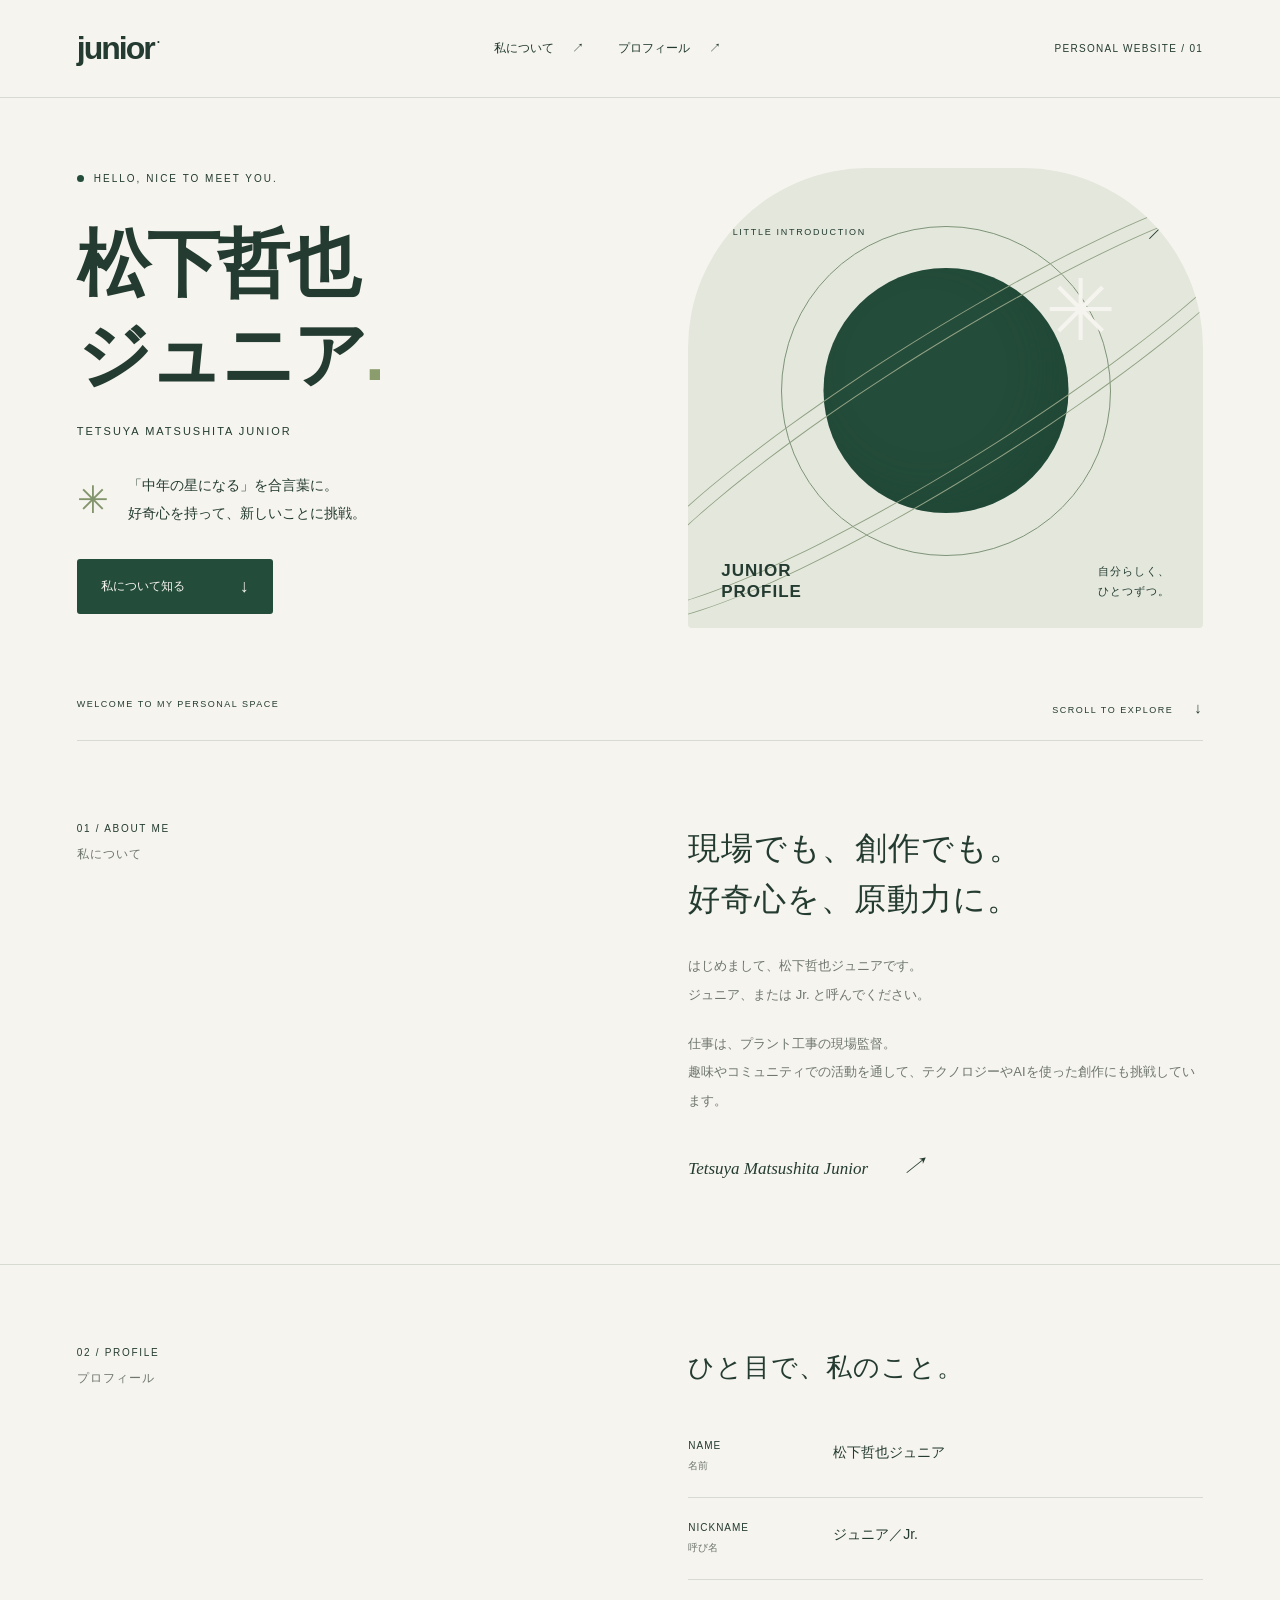
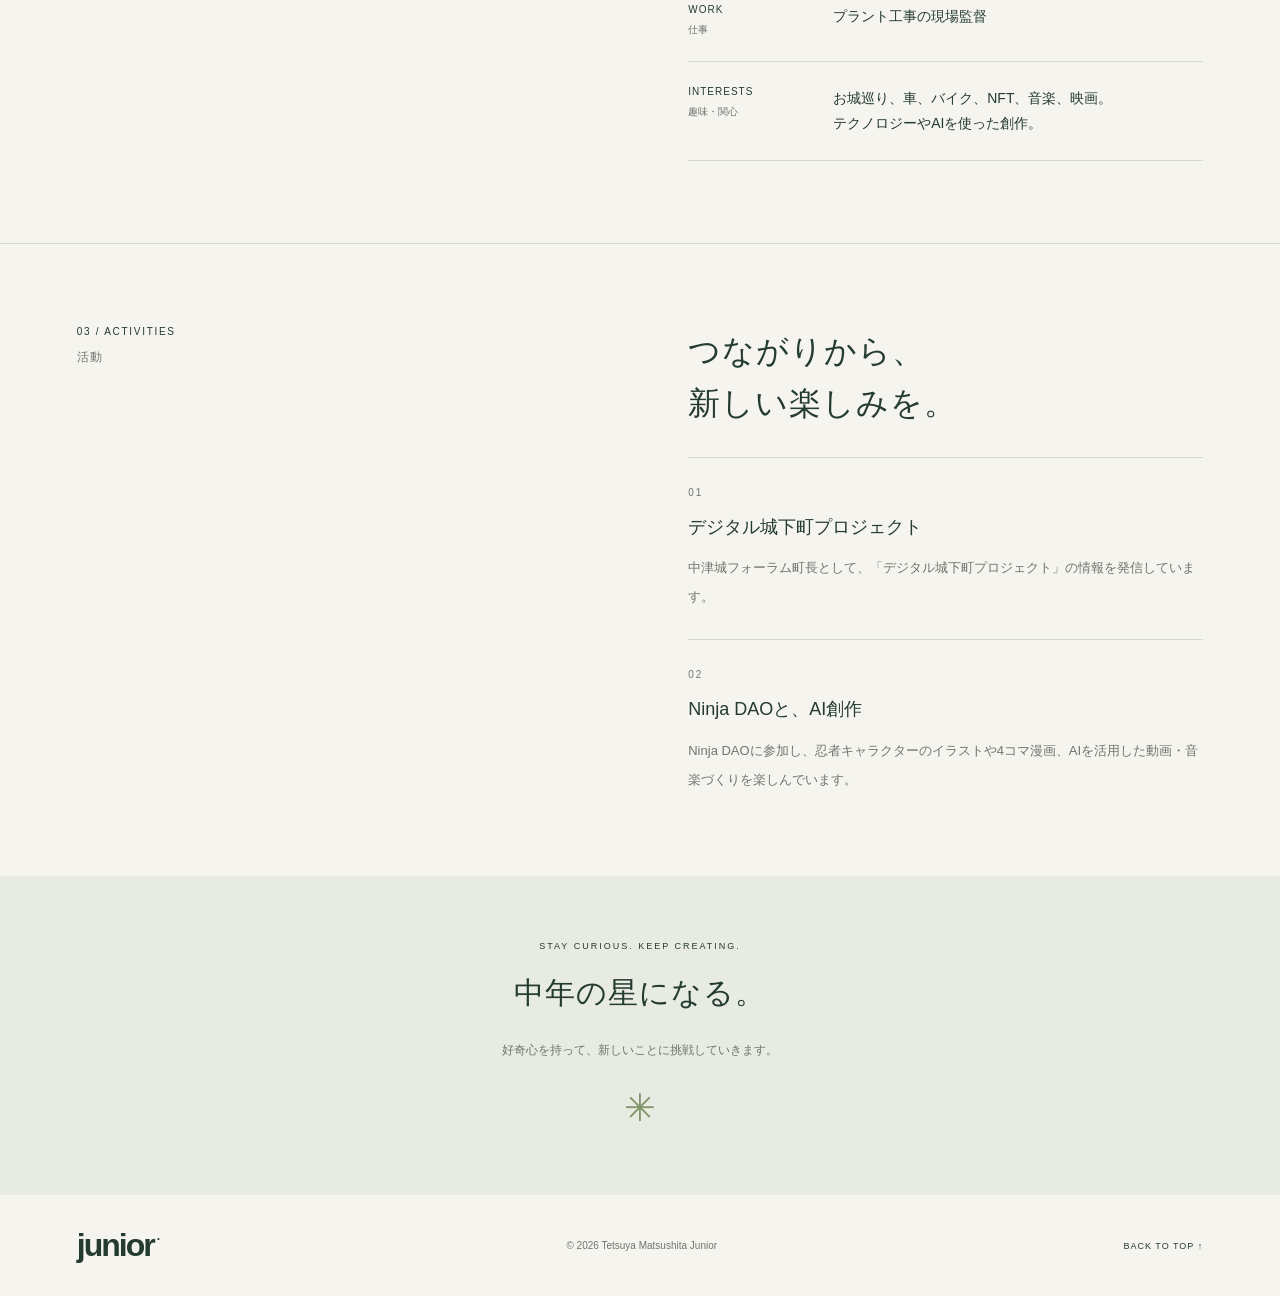
==== index.html @ b106d25c "Create Junior personal profile website" ====
<!doctype html>
<html lang="ja">
<head>
  <meta charset="utf-8">
  <meta name="viewport" content="width=device-width, initial-scale=1">
  <meta name="description" content="プラント工事の現場監督、松下哲也ジュニアの自己紹介。お城巡りやAI創作を楽しみ、「中年の星になる」を合言葉に新しいことに挑戦しています。">
  <meta name="theme-color" content="#f5f4ee">
  <title>松下哲也ジュニア | Personal Profile</title>
  <link rel="icon" href="favicon.svg" type="image/svg+xml">
  <link rel="stylesheet" href="styles.css">
</head>
<body>
  <a class="skip" href="#main">本文へスキップ</a>
  <header class="header"><a class="brand" href="#home" aria-label="松下哲也ジュニア ホーム">junior<span>·</span></a><nav aria-label="メインナビゲーション"><a href="#about">私について <span>↗</span></a><a href="#profile">プロフィール <span>↗</span></a></nav><span class="header-note">PERSONAL WEBSITE / 01</span></header>
  <main id="main">
    <section class="hero" id="home" aria-labelledby="hero-title">
      <div class="hero-copy"><p class="eyebrow"><span class="dot"></span> HELLO, NICE TO MEET YOU.</p><h1 id="hero-title">松下哲也<span>ジュニア<span class="name-dot">.</span></span></h1><p class="roman">TETSUYA MATSUSHITA JUNIOR</p><div class="intro"><span class="tiny-star">✳</span><p>「中年の星になる」を合言葉に。<br>好奇心を持って、新しいことに挑戦。</p></div><a class="button" href="#about">私について知る <span>↓</span></a></div>
      <div class="art" role="img" aria-label="グリーンの円と曲線を組み合わせた抽象的なグラフィック"><div class="art-top"><span>A LITTLE INTRODUCTION</span><span>↗</span></div><div class="art-shape"><div class="orbit"></div><div class="disc"></div><div class="line line-one"></div><div class="line line-two"></div><div class="spark">✳</div></div><div class="art-bottom"><span>JUNIOR<br>PROFILE</span><span class="art-caption">自分らしく、<br>ひとつずつ。</span></div></div>
      <div class="hero-bottom"><span>WELCOME TO MY PERSONAL SPACE</span><a href="#about">SCROLL TO EXPLORE <span>↓</span></a></div>
    </section>
    <section class="about section" id="about" aria-labelledby="about-title"><div class="section-label"><span>01 / ABOUT ME</span><span>私について</span></div><div class="about-content"><h2 id="about-title">現場でも、創作でも。<br>好奇心を、原動力に。</h2><p>はじめまして、松下哲也ジュニアです。<br>ジュニア、または Jr. と呼んでください。</p><p>仕事は、プラント工事の現場監督。<br>趣味やコミュニティでの活動を通して、テクノロジーやAIを使った創作にも挑戦しています。</p><div class="signature">Tetsuya Matsushita Junior <span>↗</span></div></div></section>
    <section class="profile section" id="profile" aria-labelledby="profile-title"><div class="section-label"><span>02 / PROFILE</span><span>プロフィール</span></div><div class="profile-content"><h2 id="profile-title">ひと目で、私のこと。</h2><dl><div><dt>NAME<span>名前</span></dt><dd>松下哲也ジュニア</dd></div><div><dt>NICKNAME<span>呼び名</span></dt><dd>ジュニア／Jr.</dd></div><div><dt>WORK<span>仕事</span></dt><dd>プラント工事の現場監督</dd></div><div><dt>INTERESTS<span>趣味・関心</span></dt><dd>お城巡り、車、バイク、NFT、音楽、映画。<br>テクノロジーやAIを使った創作。</dd></div></dl></div></section>
    <section class="activities section" id="activities" aria-labelledby="activities-title"><div class="section-label"><span>03 / ACTIVITIES</span><span>活動</span></div><div class="about-content"><h2 id="activities-title">つながりから、<br>新しい楽しみを。</h2><article class="activity"><span class="activity-number">01</span><h3>デジタル城下町プロジェクト</h3><p>中津城フォーラム町長として、「デジタル城下町プロジェクト」の情報を発信しています。</p></article><article class="activity"><span class="activity-number">02</span><h3>Ninja DAOと、AI創作</h3><p>Ninja DAOに参加し、忍者キャラクターのイラストや4コマ漫画、AIを活用した動画・音楽づくりを楽しんでいます。</p></article></div></section>
    <section class="closing"><p>STAY CURIOUS. KEEP CREATING.</p><h2>中年の星になる。</h2><p class="closing-message">好奇心を持って、新しいことに挑戦していきます。</p><span>✳</span></section>
  </main>
  <footer><a class="brand" href="#home">junior<span>·</span></a><p>© <span id="year">2026</span> Tetsuya Matsushita Junior</p><a class="back-top" href="#home">BACK TO TOP ↑</a></footer>
  <script src="script.js"></script>
</body>
</html>
---- styles.css ----
:root{--paper:#f5f4ee;--ink:#243b31;--muted:#6e766e;--green:#244c3a;--line:#d6dad0}*{box-sizing:border-box}html{scroll-behavior:smooth;scroll-padding-top:28px}body{margin:0;background:var(--paper);color:var(--ink);font-family:Arial,"Hiragino Kaku Gothic ProN","Noto Sans JP",Meiryo,sans-serif;-webkit-font-smoothing:antialiased}a{color:inherit;text-decoration:none}a:focus-visible{outline:3px solid #a57a34;outline-offset:6px}.skip{position:fixed;top:-80px;left:20px;background:var(--ink);color:white;padding:14px;z-index:20}.skip:focus{top:15px}.header{max-width:1440px;margin:auto;padding:30px 6%;display:flex;align-items:center;justify-content:space-between;border-bottom:1px solid var(--line)}.brand{font-size:32px;font-weight:800;letter-spacing:-2px}.brand span{font-size:12px;vertical-align:top;display:inline-block;margin:5px 0 0 3px;letter-spacing:0}.header nav{display:flex;gap:34px;font-size:12px}.header nav span{margin-left:15px}.header-note{font-size:10px;letter-spacing:1.3px}.hero{max-width:1440px;padding:70px 6% 0;margin:auto;display:grid;grid-template-columns:1.1fr 1fr;gap:45px}.eyebrow{font-size:10px;letter-spacing:2px;display:flex;gap:10px;align-items:center;margin:5px 0 34px}.dot{width:7px;height:7px;background:var(--green);border-radius:50%}h1{font-size:clamp(42px,5.7vw,82px);line-height:1.25;letter-spacing:-3px;margin:0;font-weight:650}h1>span{display:block}.name-dot{color:#8b9d6c}.roman{font-size:11px;letter-spacing:2px;margin:25px 0 35px}.intro{display:flex;gap:19px;align-items:center}.tiny-star{font-size:38px;color:#82956d}.intro p{font-size:14px;line-height:1.95;margin:0}.button{margin-top:32px;display:inline-flex;align-items:center;gap:55px;padding:17px 24px;background:var(--green);color:var(--paper);border-radius:3px;font-size:12px;transition:background .2s,transform .2s}.button:hover{background:#416049;transform:translateY(-2px)}.button span{font-size:18px}.art{background:#e3e7dc;position:relative;min-height:460px;border-radius:180px 180px 4px 4px;overflow:hidden;padding:45px 33px 26px;display:flex;flex-direction:column;justify-content:space-between}.art-top,.art-bottom{display:flex;justify-content:space-between;position:relative;z-index:2}.art-top{font-size:9px;letter-spacing:1.7px;margin-top:14px}.art-top>span:last-child{font-size:24px;line-height:10px}.art-shape{position:absolute;inset:0}.disc{position:absolute;width:245px;height:245px;background:var(--green);border-radius:50%;top:100px;left:50%;transform:translateX(-50%);box-shadow:inset -20px -20px 40px #15362933}.orbit{position:absolute;width:330px;height:330px;top:58px;left:50%;transform:translateX(-50%);border:1px solid #7f9478;border-radius:50%}.line{position:absolute;width:150%;height:130px;border:1px solid #91a183;border-radius:50%;top:165px;left:-25%;transform:rotate(-32deg);z-index:1}.line-two{transform:rotate(-32deg) translateY(14px)}.spark{position:absolute;top:100px;right:17%;color:#f5f4ee;font-size:85px;z-index:2;line-height:1}.art-bottom{align-items:flex-end;font-size:17px;font-weight:bold;letter-spacing:1px;line-height:1.2}.art-caption{font-size:11px;font-weight:400;line-height:1.8;letter-spacing:1px}.hero-bottom{grid-column:1/-1;border-bottom:1px solid var(--line);display:flex;justify-content:space-between;padding:26px 0 24px;font-size:9px;letter-spacing:1.5px}.hero-bottom a span{margin-left:17px;font-size:15px}.section{max-width:1440px;padding:82px 6%;margin:auto;display:grid;grid-template-columns:1.1fr 1fr;gap:45px}.section-label{display:flex;flex-direction:column;gap:12px;font-size:10px;letter-spacing:1.7px}.section-label span:last-child{font-size:12px;letter-spacing:1px;color:var(--muted)}h2{font-size:32px;line-height:1.6;font-weight:500;letter-spacing:1px;margin:0 0 27px}.about-content p{font-size:13px;line-height:2.2;color:var(--muted);margin:0 0 20px}.signature{font-size:17px;font-family:Georgia,serif;font-style:italic;margin-top:35px}.signature span{margin-left:30px;font-size:24px}.profile{border-top:1px solid var(--line)}.profile h2{font-size:26px}dl{margin:0}dl>div{border-bottom:1px solid var(--line);display:grid;grid-template-columns:130px 1fr;padding:24px 0;gap:15px}dt{font-size:10px;letter-spacing:1px}dt span{display:block;color:var(--muted);font-size:10px;letter-spacing:0;margin-top:8px}dd{margin:0;font-size:14px;line-height:1.8}.profile-note{font-size:11px;line-height:1.9;color:var(--muted);margin-top:24px}.closing{background:#e8ebe1;text-align:center;padding:65px 20px}.closing p{font-size:9px;letter-spacing:2px;margin:0 0 18px}.closing h2{font-size:30px;margin:0 0 22px}.closing>span{font-size:38px;color:#82956d}footer{max-width:1440px;margin:auto;padding:32px 6%;display:flex;justify-content:space-between;align-items:center}footer p{font-size:10px;color:var(--muted)}.back-top{font-size:9px;letter-spacing:1px}@media(min-width:1440px){.hero{padding-top:90px}}@media(max-width:760px){.header{padding:22px 6%}.header-note{display:none}.header nav{gap:18px;font-size:10px}.header nav span{margin-left:5px}.hero{padding-top:42px;grid-template-columns:1fr;gap:32px}h1{font-size:58px}.eyebrow{margin-bottom:24px}.roman{font-size:9px;letter-spacing:1.6px}.art{min-height:420px;max-width:480px;width:100%;margin:auto}.hero-bottom{font-size:7px;letter-spacing:.8px;gap:15px;padding-top:0}.section{grid-template-columns:1fr;gap:32px;padding-top:50px;padding-bottom:50px}.section-label{gap:8px}.section-label span:last-child{font-size:11px}h2{font-size:27px}.profile h2{font-size:24px}dl>div{grid-template-columns:100px 1fr;gap:12px}dd{font-size:12px}.closing h2{font-size:24px}footer{flex-wrap:wrap;gap:20px}footer p{order:3;width:100%;margin:0}.desktop-break{display:none}}@media(prefers-reduced-motion:reduce){html{scroll-behavior:auto}.button{transition:none}}

.activities{border-top:1px solid var(--line)}.activity{border-top:1px solid var(--line);padding-top:24px;margin-top:28px}.activity-number{font-size:10px;letter-spacing:2px;color:var(--muted)}.activity h3{font-size:18px;line-height:1.7;font-weight:500;margin:12px 0}.activity p{margin-bottom:0}.closing .closing-message{font-size:12px;line-height:1.9;letter-spacing:0;color:var(--muted);margin-bottom:24px}
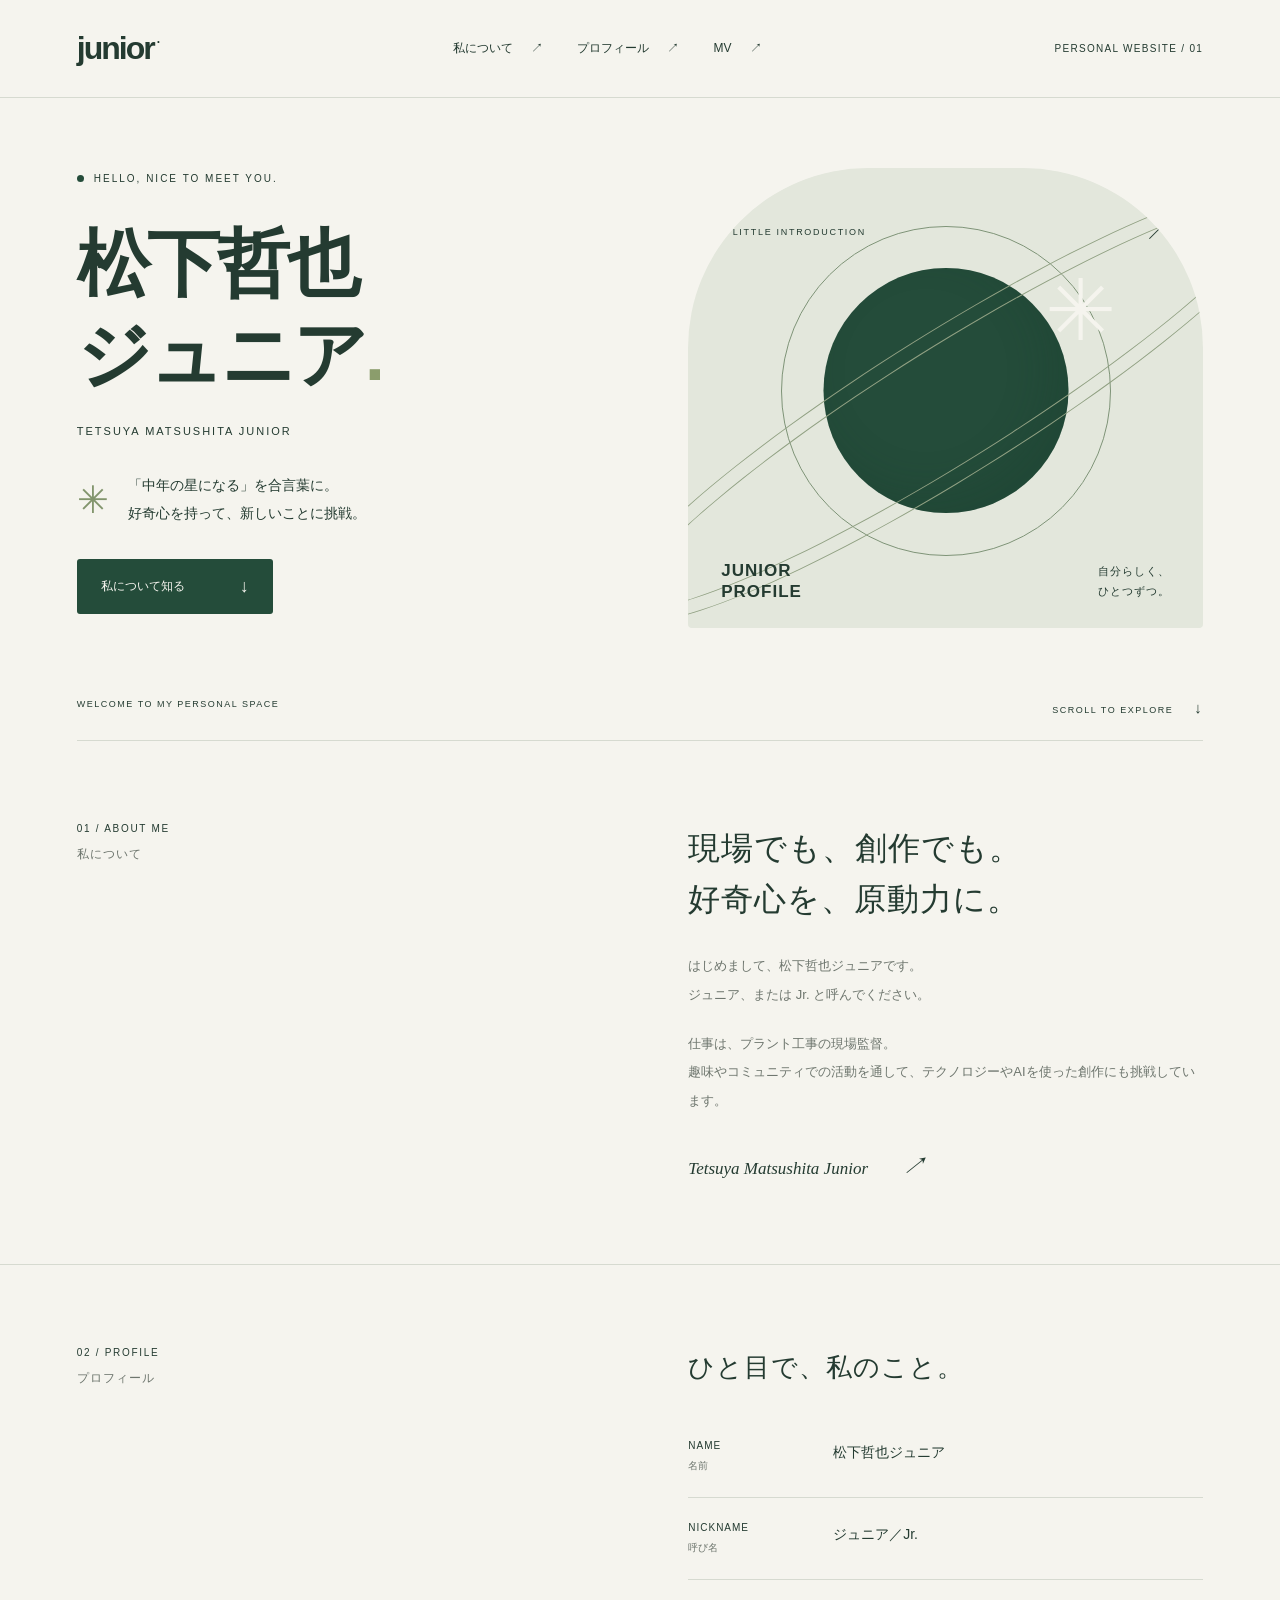
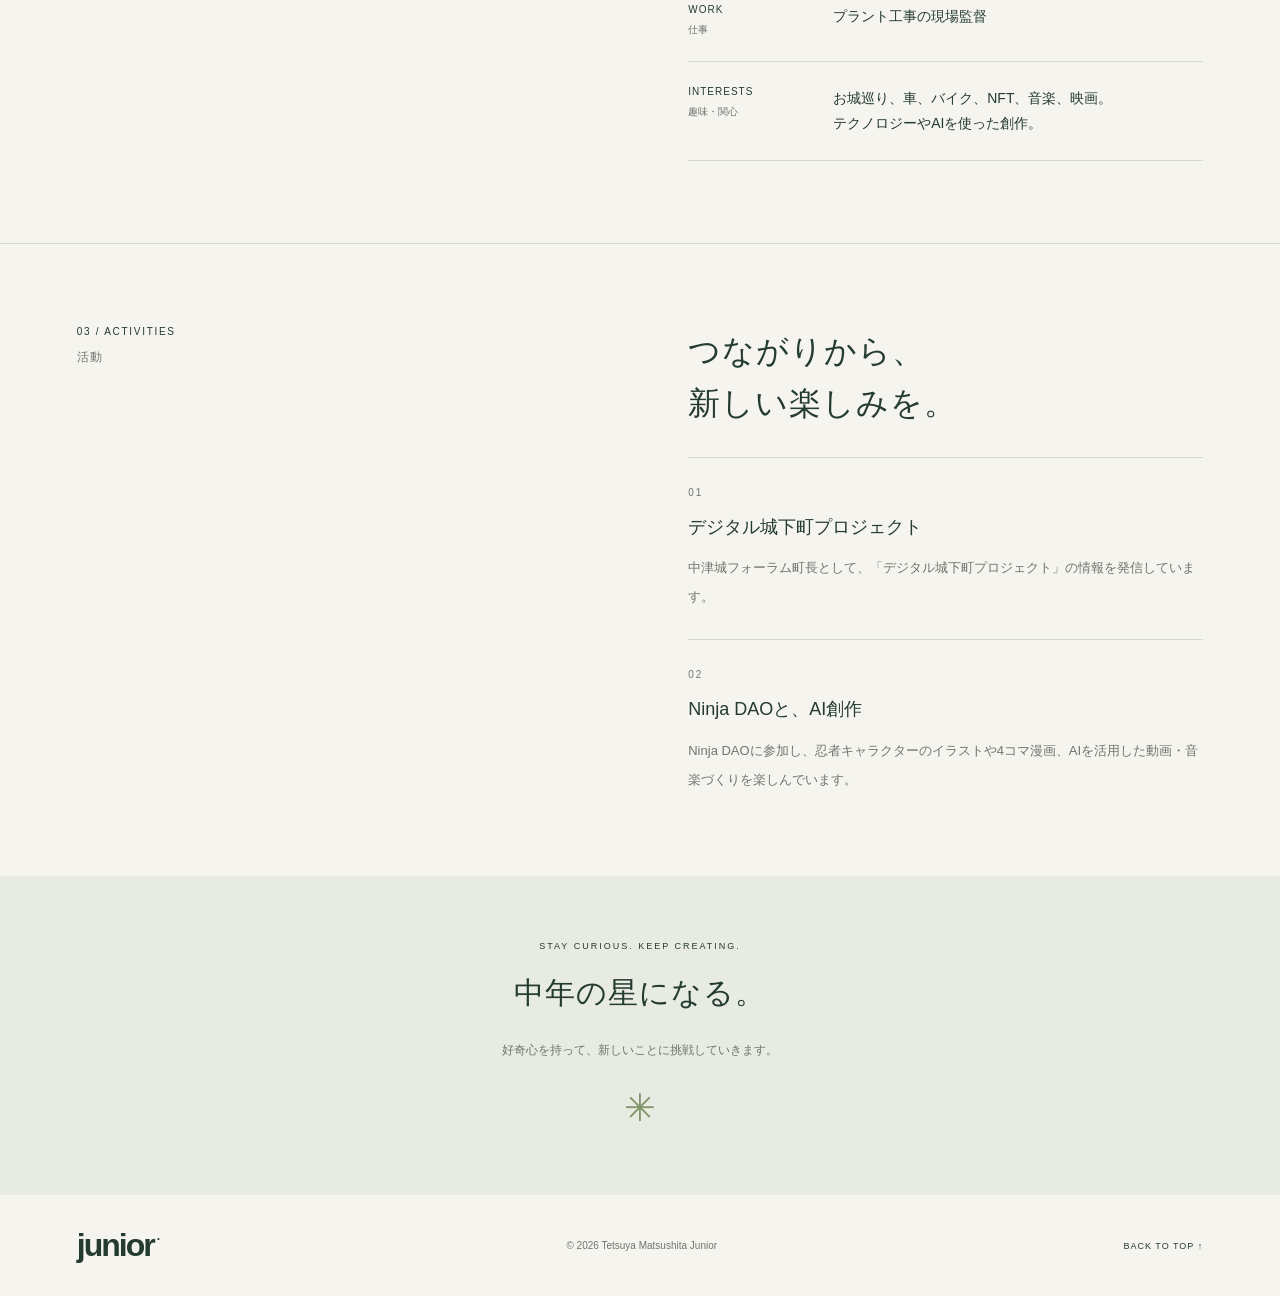
==== commit 5a4042ee: "Add HamCup music video page Browser-rendered MV: SVG hamster-in-a-cup character across five scenes (" ====
--- a/index.html
+++ b/index.html
@@ -11,7 +11,7 @@
 </head>
 <body>
   <a class="skip" href="#main">本文へスキップ</a>
-  <header class="header"><a class="brand" href="#home" aria-label="松下哲也ジュニア ホーム">junior<span>·</span></a><nav aria-label="メインナビゲーション"><a href="#about">私について <span>↗</span></a><a href="#profile">プロフィール <span>↗</span></a></nav><span class="header-note">PERSONAL WEBSITE / 01</span></header>
+  <header class="header"><a class="brand" href="#home" aria-label="松下哲也ジュニア ホーム">junior<span>·</span></a><nav aria-label="メインナビゲーション"><a href="#about">私について <span>↗</span></a><a href="#profile">プロフィール <span>↗</span></a><a href="hamcup/" aria-label="HamCup ミュージックビデオ">MV <span>↗</span></a></nav><span class="header-note">PERSONAL WEBSITE / 01</span></header>
   <main id="main">
     <section class="hero" id="home" aria-labelledby="hero-title">
       <div class="hero-copy"><p class="eyebrow"><span class="dot"></span> HELLO, NICE TO MEET YOU.</p><h1 id="hero-title">松下哲也<span>ジュニア<span class="name-dot">.</span></span></h1><p class="roman">TETSUYA MATSUSHITA JUNIOR</p><div class="intro"><span class="tiny-star">✳</span><p>「中年の星になる」を合言葉に。<br>好奇心を持って、新しいことに挑戦。</p></div><a class="button" href="#about">私について知る <span>↓</span></a></div>
